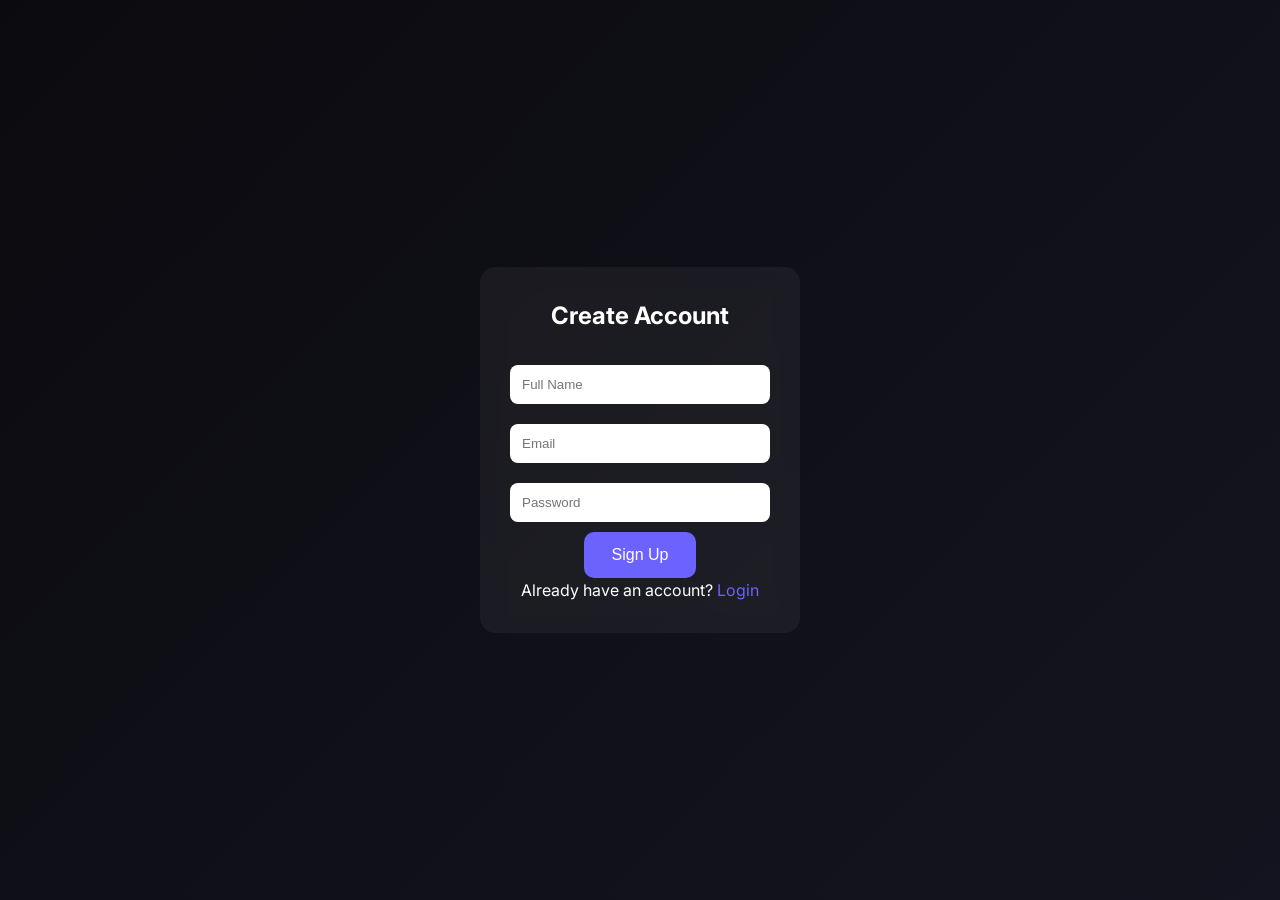
==== dashboard.html @ 409dbce8 "first question page symptom selection page till now..." ====
<!DOCTYPE html>
<html lang="en">
<head>
  <meta charset="UTF-8">
  <title>Assessment</title>
  <link rel="stylesheet" href="style.css">
</head>

<body>

<!-- NAVBAR -->
<div class="navbar">
  <h2 class="logo">Florya</h2>
  <button class="logout">Log out</button>
</div>

<!-- MAIN CARD -->
<div class="main-card">

  <h2>👤 Personal Information</h2>

  <!-- AGE -->
  <label>Age (Years)</label>
  <input type="number" placeholder="e.g. 28" id="age">

  <!-- HEIGHT -->
  <div class="row">
    <div>
      <label>Height (cm)</label>
      <input type="number" placeholder="e.g. 165" id="height">
    </div>

    <div>
      <label>Weight (kg)</label>
      <input type="number" placeholder="e.g. 62" id="weight">
    </div>
  </div>

  <!-- INFO BOX -->
  <div class="info-box">
    Height and Weight are used to calculate BMI, which acts as a risk modifier.
  </div>

</div>

<!-- BUTTONS -->
<div class="bottom-bar">
  <button class="back-btn">← Back</button>
  <button class="next-btn" id="nextBtn">Next Step →</button>
</div>

<script src="script.js"></script>

</body>
</html>
---- style.css ----
/* RESET */
* {
  margin: 0;
  padding: 0;
  box-sizing: border-box;
}

/* BODY */
body {
  font-family: 'Inter', sans-serif;
  background: linear-gradient(135deg, #0b0b0f, #141420);
  color: white;
  line-height: 1.6;
}

/* CONTAINER */
.container {
  width: 85%;
  margin: auto;
  max-width: 1100px;
}

/* HERO */
.hero {
  text-align: center;
  padding: 120px 20px;
}

.hero h1 {
  font-size: 48px;
  font-weight: 600;
  margin-bottom: 20px;
}

.hero p {
  font-size: 18px;
  color: #b0b0c3;
  margin-bottom: 30px;
}

button {
  padding: 14px 28px;
  border: none;
  background: #6c63ff;
  color: white;
  font-size: 16px;
  border-radius: 10px;
  cursor: pointer;
  transition: 0.3s;
}

button:hover {
  background: #574bdb;
  transform: scale(1.05);
}

/* PROBLEM SECTION */
.problem {
  padding: 80px 20px;
  text-align: center;
}

.problem h2 {
  margin-bottom: 40px;
}

.stats {
  display: flex;
  justify-content: center;
  gap: 20px;
}

.box {
  background: rgba(255, 255, 255, 0.05);
  padding: 25px;
  border-radius: 12px;
  backdrop-filter: blur(10px);
}

/* FEATURES */
.features {
  padding: 80px 20px;
  text-align: center;
}

.cards {
  display: flex;
  gap: 20px;
  justify-content: center;
  margin-top: 30px;
}

.card {
  padding: 30px;
  width: 180px;
  border-radius: 15px;
  background: rgba(255,255,255,0.05);
  backdrop-filter: blur(10px);
  transition: 0.3s;
}

.card:hover {
  transform: translateY(-10px);
  background: rgba(255,255,255,0.1);
}

/* STEPS */
.steps {
  padding: 80px 20px;
  text-align: center;
}

.step-box {
  display: flex;
  gap: 20px;
  justify-content: center;
  margin-top: 30px;
}

.step {
  padding: 20px;
  border-radius: 12px;
  background: rgba(255,255,255,0.05);
}

/* AUTH PAGE */
.auth-container {
  height: 100vh;
  display: flex;
  justify-content: center;
  align-items: center;
}

.auth-box {
  width: 320px;
  padding: 30px;
  border-radius: 15px;
  background: rgba(255,255,255,0.05);
  backdrop-filter: blur(10px);
  text-align: center;
}

.auth-box h2 {
  margin-bottom: 20px;
}

.auth-box input {
  width: 100%;
  padding: 12px;
  margin: 10px 0;
  border-radius: 8px;
  border: none;
  outline: none;
}

.auth-box span {
  color: #6c63ff;
  cursor: pointer;
}

/* NAVBAR */
.navbar {
  display: flex;
  justify-content: space-between;
  padding: 20px 40px;
}

.logo {
  color: #ff6b4a;
}

.logout {
  padding: 8px 16px;
  border-radius: 10px;
  border: none;
  cursor: pointer;
}

/* MAIN CARD */
.main-card {
  width: 500px;
  margin: 40px auto;
  padding: 30px;
  border-radius: 20px;
  background: rgba(255,255,255,0.05);
  backdrop-filter: blur(10px);
}

.main-card h2 {
  margin-bottom: 20px;
}

.main-card input {
  width: 100%;
  padding: 12px;
  margin: 10px 0 20px;
  border-radius: 10px;
  border: none;
}

.row {
  display: flex;
  gap: 15px;
}

/* INFO BOX */
.info-box {
  background: rgba(255,255,255,0.08);
  padding: 15px;
  border-radius: 10px;
  font-size: 14px;
}

/* BOTTOM BAR */
.bottom-bar {
  position: fixed;
  bottom: 0;
  width: 100%;
  padding: 20px;
  display: flex;
  justify-content: center;
  gap: 20px;
}

.next-btn {
  background: #ff8c73;
  padding: 14px 40px;
  border-radius: 12px;
  border: none;
}

.back-btn {
  padding: 14px 20px;
  border-radius: 12px;
  border: none;
}

/* PROGRESS BAR */
.progress-container {
  width: 80%;
  margin: 20px auto;
}

.progress-bar {
  height: 8px;
  background: #ddd;
  border-radius: 10px;
  margin-top: 10px;
}

.progress-fill {
  height: 100%;
  background: #ff8c73;
  border-radius: 10px;
}

/* OPTIONS */
.options {
  margin-top: 20px;
}

.option {
  padding: 15px;
  margin: 10px 0;
  border-radius: 12px;
  background: rgba(255,255,255,0.05);
  cursor: pointer;
  transition: 0.3s;
}

.option:hover {
  background: rgba(255,255,255,0.1);
}

.option.selected {
  background: #ff8c73;
  color: white;
}
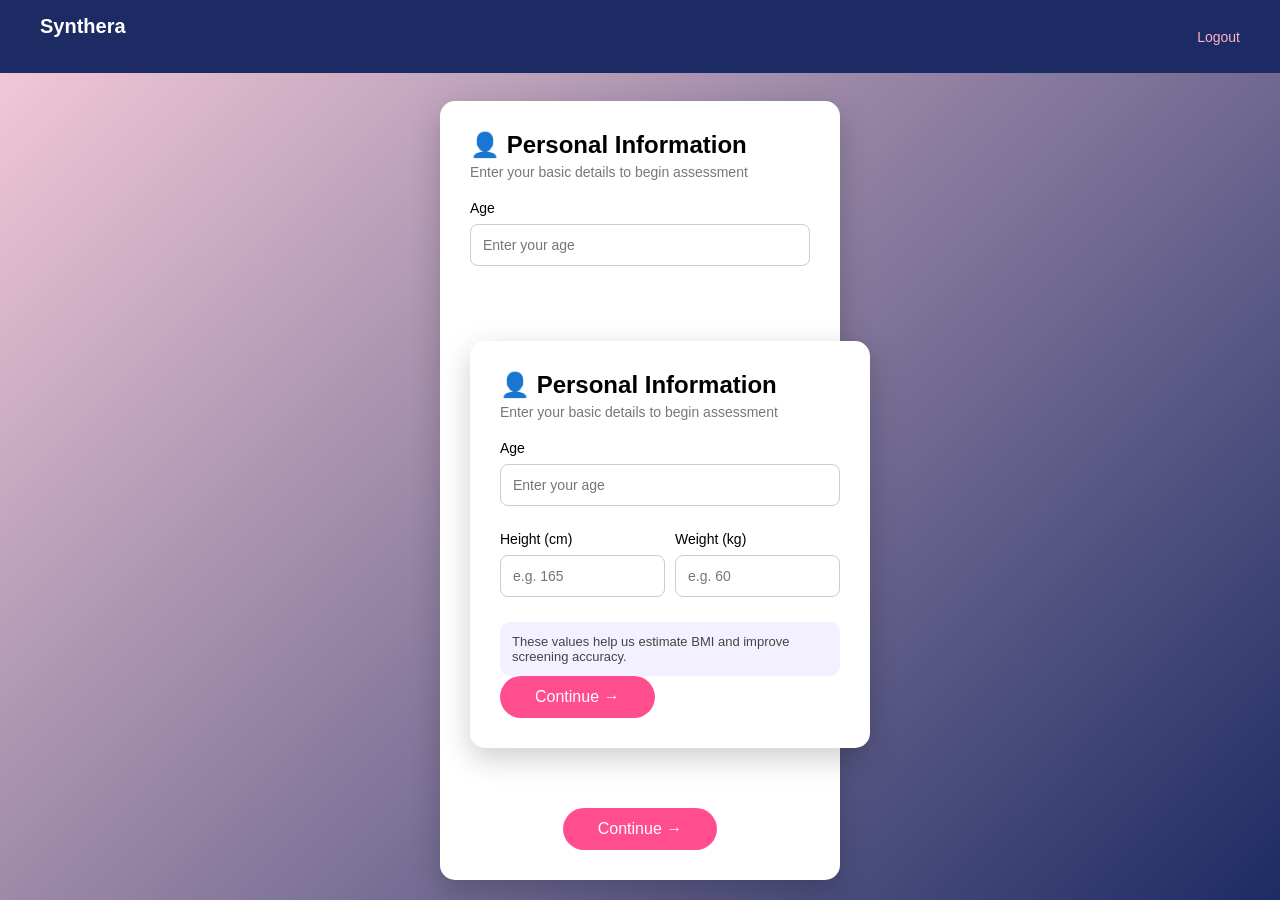
==== commit f8829145: "Initial commit for Synthera project" ====
--- a/dashboard.html
+++ b/dashboard.html
@@ -2,7 +2,7 @@
 <html lang="en">
 <head>
   <meta charset="UTF-8">
-  <title>Assessment</title>
+  <title>Synthera - Personal Info</title>
   <link rel="stylesheet" href="style.css">
 </head>
 
@@ -10,43 +10,53 @@
 
 <!-- NAVBAR -->
 <div class="navbar">
-  <h2 class="logo">Florya</h2>
-  <button class="logout">Log out</button>
+  <h2 class="logo">Synthera</h2>
+  <button class="logout">Logout</button>
 </div>
 
 <!-- MAIN CARD -->
 <div class="main-card">
 
   <h2>👤 Personal Information</h2>
+  <p class="subtitle">Enter your basic details to begin assessment</p>
 
   <!-- AGE -->
-  <label>Age (Years)</label>
-  <input type="number" placeholder="e.g. 28" id="age">
+  <label>Age</label>
+  <input type="number" placeholder="Enter your age" id="age">
 
-  <!-- HEIGHT -->
+  <!-- HEIGHT + WEIGHT -->
+  <div class="main-card">
+
+  <h2>👤 Personal Information</h2>
+  <p class="subtitle">Enter your basic details to begin assessment</p>
+
+  <label>Age</label>
+  <input type="number" id="age" placeholder="Enter your age">
+
   <div class="row">
-    <div>
+    <div class="input-box">
       <label>Height (cm)</label>
-      <input type="number" placeholder="e.g. 165" id="height">
+      <input type="number" id="height" placeholder="e.g. 165">
     </div>
 
-    <div>
+    <div class="input-box">
       <label>Weight (kg)</label>
-      <input type="number" placeholder="e.g. 62" id="weight">
+      <input type="number" id="weight" placeholder="e.g. 60">
     </div>
   </div>
 
-  <!-- INFO BOX -->
   <div class="info-box">
-    Height and Weight are used to calculate BMI, which acts as a risk modifier.
+    These values help us estimate BMI and improve screening accuracy.
   </div>
+
+  <!-- ✅ BUTTON NOW INSIDE CARD -->
+  <button class="next-btn" id="nextBtn">Continue →</button>
 
 </div>
 
-<!-- BUTTONS -->
+<!-- BUTTON -->
 <div class="bottom-bar">
-  <button class="back-btn">← Back</button>
-  <button class="next-btn" id="nextBtn">Next Step →</button>
+  <button class="next-btn" id="nextBtn">Continue →</button>
 </div>
 
 <script src="script.js"></script>
--- a/style.css
+++ b/style.css
@@ -1,278 +1,240 @@
+* {
+    margin: 0;
+    padding: 0;
+    box-sizing: border-box;
+}
+
+body {
+    height: 100vh;
+    display: flex;
+    justify-content: center;
+    align-items: center;
+    font-family: 'Inter', sans-serif;
+    background: linear-gradient(135deg, #f8cdda, #1d2b64);
+}
+
+/* Container */
+.landing {
+    text-align: center;
+    color: white;
+}
+
+/* Logo */
+.logo {
+    width: 100px;
+    margin-bottom: 20px;
+}
+
+/* App Name */
+h1 {
+    font-size: 42px;
+    margin-bottom: 30px;
+}
+
+/* Button */
+#startBtn {
+    padding: 14px 35px;
+    font-size: 18px;
+    background: #ff4d8d;
+    border: none;
+    border-radius: 30px;
+    color: white;
+    cursor: pointer;
+    transition: 0.3s;
+}
+
+#startBtn:hover {
+    transform: scale(1.08);
+    box-shadow: 0 8px 20px rgba(0,0,0,0.3);
+}
+
+/* AUTH PAGE */
+
+.auth-container {
+    background: white;
+    padding: 35px;
+    width: 320px;
+    margin: auto;
+    margin-top: 120px;
+    border-radius: 15px;
+    text-align: center;
+    box-shadow: 0px 10px 30px rgba(0,0,0,0.2);
+}
+
+.auth-container h2 {
+    margin-bottom: 20px;
+    color: #333;
+}
+
+.auth-container input {
+    width: 100%;
+    padding: 12px;
+    margin: 10px 0;
+    border-radius: 8px;
+    border: 1px solid #ccc;
+    font-size: 14px;
+}
+
+/* Button */
+#authBtn {
+    width: 100%;
+    padding: 12px;
+    margin-top: 15px;
+    background: #ff4d8d;
+    border: none;
+    border-radius: 8px;
+    color: white;
+    font-size: 16px;
+    cursor: pointer;
+    transition: 0.3s;
+}
+
+#authBtn:hover {
+    transform: scale(1.05);
+}
+
+/* Toggle */
+#toggleText {
+    margin-top: 15px;
+    font-size: 14px;
+}
+
+#toggleBtn {
+    color: #ff4d8d;
+    cursor: pointer;
+    font-weight: 600;
+}
+
+
 /* RESET */
 * {
-  margin: 0;
-  padding: 0;
-  box-sizing: border-box;
+    margin: 0;
+    padding: 0;
+    box-sizing: border-box;
 }
 
 /* BODY */
 body {
-  font-family: 'Inter', sans-serif;
-  background: linear-gradient(135deg, #0b0b0f, #141420);
-  color: white;
-  line-height: 1.6;
-}
-
-/* CONTAINER */
-.container {
-  width: 85%;
-  margin: auto;
-  max-width: 1100px;
-}
-
-/* HERO */
-.hero {
-  text-align: center;
-  padding: 120px 20px;
-}
-
-.hero h1 {
-  font-size: 48px;
-  font-weight: 600;
-  margin-bottom: 20px;
-}
-
-.hero p {
-  font-size: 18px;
-  color: #b0b0c3;
-  margin-bottom: 30px;
-}
-
-button {
-  padding: 14px 28px;
-  border: none;
-  background: #6c63ff;
-  color: white;
-  font-size: 16px;
-  border-radius: 10px;
-  cursor: pointer;
-  transition: 0.3s;
-}
-
-button:hover {
-  background: #574bdb;
-  transform: scale(1.05);
-}
-
-/* PROBLEM SECTION */
-.problem {
-  padding: 80px 20px;
-  text-align: center;
-}
-
-.problem h2 {
-  margin-bottom: 40px;
-}
-
-.stats {
-  display: flex;
-  justify-content: center;
-  gap: 20px;
-}
-
-.box {
-  background: rgba(255, 255, 255, 0.05);
-  padding: 25px;
-  border-radius: 12px;
-  backdrop-filter: blur(10px);
-}
-
-/* FEATURES */
-.features {
-  padding: 80px 20px;
-  text-align: center;
-}
-
-.cards {
-  display: flex;
-  gap: 20px;
-  justify-content: center;
-  margin-top: 30px;
-}
-
-.card {
-  padding: 30px;
-  width: 180px;
-  border-radius: 15px;
-  background: rgba(255,255,255,0.05);
-  backdrop-filter: blur(10px);
-  transition: 0.3s;
-}
-
-.card:hover {
-  transform: translateY(-10px);
-  background: rgba(255,255,255,0.1);
-}
-
-/* STEPS */
-.steps {
-  padding: 80px 20px;
-  text-align: center;
-}
-
-.step-box {
-  display: flex;
-  gap: 20px;
-  justify-content: center;
-  margin-top: 30px;
-}
-
-.step {
-  padding: 20px;
-  border-radius: 12px;
-  background: rgba(255,255,255,0.05);
-}
-
-/* AUTH PAGE */
-.auth-container {
-  height: 100vh;
-  display: flex;
-  justify-content: center;
-  align-items: center;
-}
-
-.auth-box {
-  width: 320px;
-  padding: 30px;
-  border-radius: 15px;
-  background: rgba(255,255,255,0.05);
-  backdrop-filter: blur(10px);
-  text-align: center;
-}
-
-.auth-box h2 {
-  margin-bottom: 20px;
-}
-
-.auth-box input {
-  width: 100%;
-  padding: 12px;
-  margin: 10px 0;
-  border-radius: 8px;
-  border: none;
-  outline: none;
-}
-
-.auth-box span {
-  color: #6c63ff;
-  cursor: pointer;
-}
-
-/* NAVBAR */
+    font-family: 'Inter', sans-serif;
+    background: linear-gradient(135deg, #f8cdda, #1d2b64);
+    min-height: 100vh;
+    padding-top: 80px; /* navbar space */
+}
+
+
+/* ================= NAVBAR ================= */
 .navbar {
-  display: flex;
-  justify-content: space-between;
-  padding: 20px 40px;
+    width: 100%;
+    position: fixed;
+    top: 0;
+    left: 0;
+
+    display: flex;
+    justify-content: space-between;
+    align-items: center;
+
+    padding: 15px 40px;
+    background: #1d2b64;
+    color: white;
+    z-index: 1000;
 }
 
 .logo {
-  color: #ff6b4a;
+    font-size: 20px;
+    font-weight: 600;
 }
 
 .logout {
-  padding: 8px 16px;
-  border-radius: 10px;
-  border: none;
-  cursor: pointer;
-}
-
-/* MAIN CARD */
+    background: none;
+    border: none;
+    color: #ffb3c6;
+    font-size: 14px;
+    cursor: pointer;
+}
+
+
+/* ================= MAIN CARD ================= */
 .main-card {
-  width: 500px;
-  margin: 40px auto;
-  padding: 30px;
-  border-radius: 20px;
-  background: rgba(255,255,255,0.05);
-  backdrop-filter: blur(10px);
+    background: white;
+    width: 400px;
+    margin: 60px auto;
+    padding: 30px;
+    border-radius: 15px;
+
+    box-shadow: 0px 10px 30px rgba(0,0,0,0.2);
 }
 
 .main-card h2 {
-  margin-bottom: 20px;
+    margin-bottom: 5px;
+}
+
+.subtitle {
+    font-size: 14px;
+    color: #777;
+    margin-bottom: 20px;
+}
+
+
+/* ================= INPUTS ================= */
+.main-card label {
+    display: block;
+    font-size: 14px;
+    margin-top: 10px;
 }
 
 .main-card input {
-  width: 100%;
-  padding: 12px;
-  margin: 10px 0 20px;
-  border-radius: 10px;
-  border: none;
-}
-
+    width: 100%;
+    padding: 12px;
+    margin: 8px 0 15px 0;
+
+    border-radius: 8px;
+    border: 1px solid #ccc;
+    font-size: 14px;
+}
+
+
+/* ================= ROW (HEIGHT + WEIGHT) ================= */
 .row {
-  display: flex;
-  gap: 15px;
-}
-
-/* INFO BOX */
+    display: flex;
+    gap: 10px;
+}
+
+.input-box {
+    flex: 1;
+}
+
+
+/* ================= INFO BOX ================= */
 .info-box {
-  background: rgba(255,255,255,0.08);
-  padding: 15px;
-  border-radius: 10px;
-  font-size: 14px;
-}
-
-/* BOTTOM BAR */
+    background: #f3f0ff;
+    padding: 12px;
+    border-radius: 10px;
+    font-size: 13px;
+    color: #444;
+    margin-top: 10px;
+}
+
+
+/* ================= BUTTON ================= */
 .bottom-bar {
-  position: fixed;
-  bottom: 0;
-  width: 100%;
-  padding: 20px;
-  display: flex;
-  justify-content: center;
-  gap: 20px;
+    display: flex;
+    justify-content: center;
 }
 
 .next-btn {
-  background: #ff8c73;
-  padding: 14px 40px;
-  border-radius: 12px;
-  border: none;
-}
-
-.back-btn {
-  padding: 14px 20px;
-  border-radius: 12px;
-  border: none;
-}
-
-/* PROGRESS BAR */
-.progress-container {
-  width: 80%;
-  margin: 20px auto;
-}
-
-.progress-bar {
-  height: 8px;
-  background: #ddd;
-  border-radius: 10px;
-  margin-top: 10px;
-}
-
-.progress-fill {
-  height: 100%;
-  background: #ff8c73;
-  border-radius: 10px;
-}
-
-/* OPTIONS */
-.options {
-  margin-top: 20px;
-}
-
-.option {
-  padding: 15px;
-  margin: 10px 0;
-  border-radius: 12px;
-  background: rgba(255,255,255,0.05);
-  cursor: pointer;
-  transition: 0.3s;
-}
-
-.option:hover {
-  background: rgba(255,255,255,0.1);
-}
-
-.option.selected {
-  background: #ff8c73;
-  color: white;
+    padding: 12px 35px;
+    background: #ff4d8d;
+    color: white;
+
+    border: none;
+    border-radius: 25px;
+    font-size: 16px;
+
+    cursor: pointer;
+    transition: 0.3s;
+}
+
+.next-btn:hover {
+    transform: scale(1.05);
+    box-shadow: 0 8px 20px rgba(0,0,0,0.2);
 }
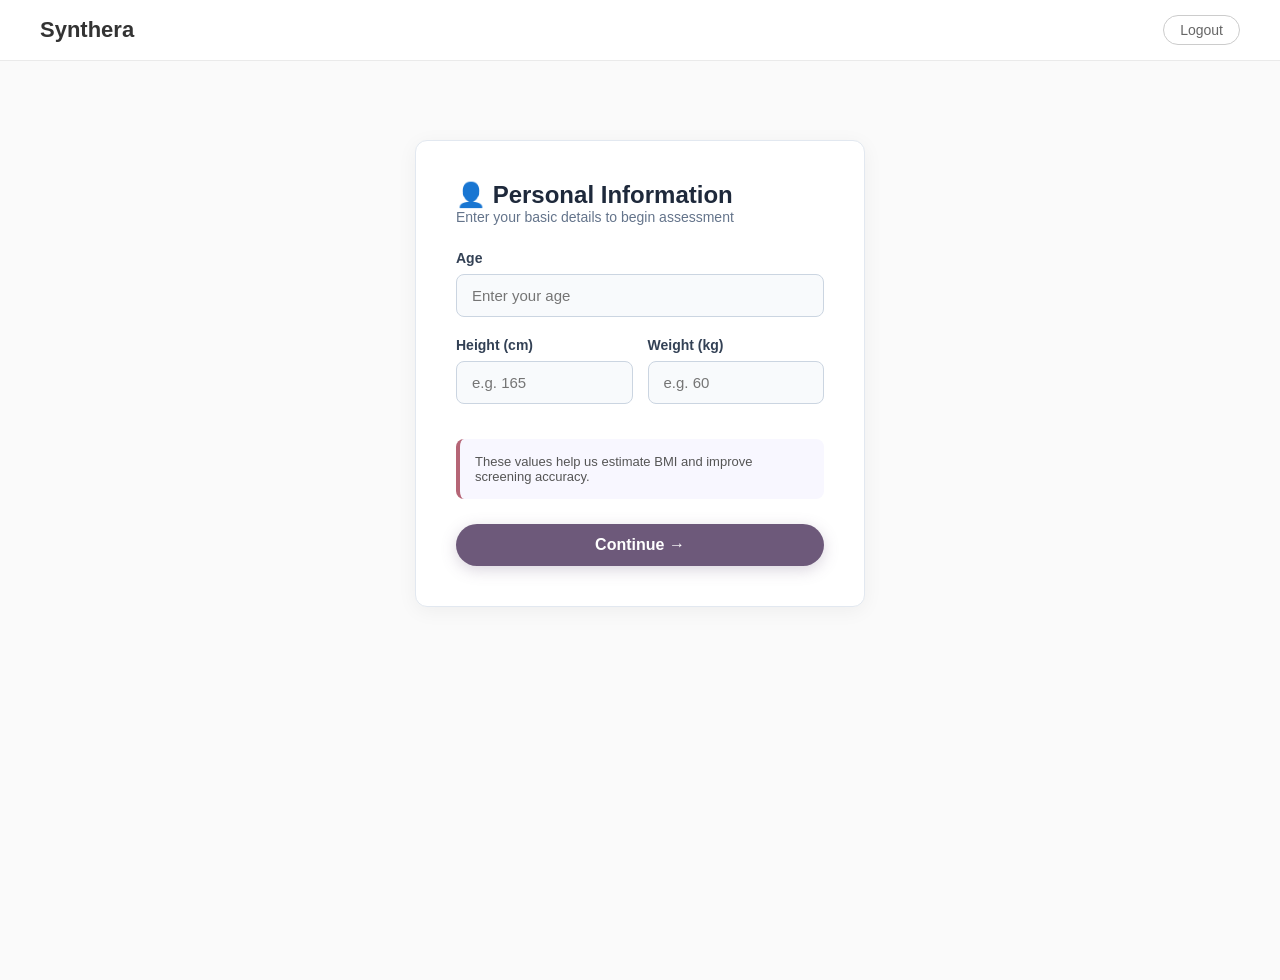
==== commit f295dce1: "initial commit" ====
--- a/dashboard.html
+++ b/dashboard.html
@@ -1,65 +1,60 @@
 <!DOCTYPE html>
 <html lang="en">
 <head>
-  <meta charset="UTF-8">
-  <title>Synthera - Personal Info</title>
-  <link rel="stylesheet" href="style.css">
+    <meta charset="UTF-8">
+    <meta name="viewport" content="width=device-width, initial-scale=1.0">
+    <title>Synthera - Personal Info</title>
+    <link rel="stylesheet" href="style.css">
 </head>
+<body style="background: #fafafa;">
 
-<body>
-
-<!-- NAVBAR -->
-<div class="navbar">
-  <h2 class="logo">Synthera</h2>
-  <button class="logout">Logout</button>
-</div>
-
-<!-- MAIN CARD -->
-<div class="main-card">
-
-  <h2>👤 Personal Information</h2>
-  <p class="subtitle">Enter your basic details to begin assessment</p>
-
-  <!-- AGE -->
-  <label>Age</label>
-  <input type="number" placeholder="Enter your age" id="age">
-
-  <!-- HEIGHT + WEIGHT -->
-  <div class="main-card">
-
-  <h2>👤 Personal Information</h2>
-  <p class="subtitle">Enter your basic details to begin assessment</p>
-
-  <label>Age</label>
-  <input type="number" id="age" placeholder="Enter your age">
-
-  <div class="row">
-    <div class="input-box">
-      <label>Height (cm)</label>
-      <input type="number" id="height" placeholder="e.g. 165">
+    <div class="navbar" style="background: white; border-bottom: 1px solid #eaeaea;">
+        <h2 class="logo" style="color: #333;">Synthera</h2>
+        <button class="logout" style="color: #666; border: 1px solid #ccc; background: white;">Logout</button>
     </div>
 
-    <div class="input-box">
-      <label>Weight (kg)</label>
-      <input type="number" id="weight" placeholder="e.g. 60">
+    <div class="dashboard-container" style="display: flex; justify-content: center; align-items: flex-start; padding-top: 40px; min-height: 100vh;">
+        
+        <div class="personal-info-card">
+            
+            <h2 style="margin-top: 0; color: #1e293b; display: flex; align-items: center; gap: 10px;">
+                👤 Personal Information
+            </h2>
+            <p class="subtitle" style="color: #64748b; font-size: 14px; margin-bottom: 25px;">
+                Enter your basic details to begin assessment
+            </p>
+
+            <div class="form-group">
+                <label for="age">Age</label>
+                <input type="number" id="age" placeholder="Enter your age">
+            </div>
+
+            <div class="form-row">
+                <div class="form-group">
+                    <label for="height">Height (cm)</label>
+                    <input type="number" id="height" placeholder="e.g. 165">
+                </div>
+                <div class="form-group">
+                    <label for="weight">Weight (kg)</label>
+                    <input type="number" id="weight" placeholder="e.g. 60">
+                </div>
+            </div>
+
+           <div class="info-box" style="background: #F8F7FF; border-left: 4px solid #B56576; padding: 15px; border-radius: 8px; font-size: 13px; color: #555; margin: 25px 0;">
+                These values help us estimate BMI and improve screening accuracy.
+            </div>
+
+            <div style="display: flex; justify-content: center;">
+                <button class="syn-nav-btn" id="nextBtn" style="width: 100%;">
+                    Continue →
+                </button>
+            </div>
+
+        </div>
+
     </div>
-  </div>
 
-  <div class="info-box">
-    These values help us estimate BMI and improve screening accuracy.
-  </div>
-
-  <!-- ✅ BUTTON NOW INSIDE CARD -->
-  <button class="next-btn" id="nextBtn">Continue →</button>
-
-</div>
-
-<!-- BUTTON -->
-<div class="bottom-bar">
-  <button class="next-btn" id="nextBtn">Continue →</button>
-</div>
-
-<script src="script.js"></script>
+    <script src="script.js"></script>
 
 </body>
 </html>
--- a/style.css
+++ b/style.css
@@ -1,69 +1,101 @@
+/* ================= GLOBAL RESET ================= */
 * {
     margin: 0;
     padding: 0;
     box-sizing: border-box;
 }
 
+/* ================= GLOBAL STYLES ================= */
 body {
-    height: 100vh;
-    display: flex;
-    justify-content: center;
+    font-family: 'Segoe UI', Tahoma, Geneva, Verdana, sans-serif;
+    background-color: #F8F7FF; /* Very faint lavender-grey */
+    color: #333;
+    min-height: 100vh;
+    padding-top: 80px; /* Space for navbar */
+}
+
+/* ================= NAVBAR ================= */
+.navbar {
+    width: 100%;
+    position: fixed;
+    top: 0;
+    left: 0;
+    display: flex;
+    justify-content: space-between;
     align-items: center;
-    font-family: 'Inter', sans-serif;
-    background: linear-gradient(135deg, #f8cdda, #1d2b64);
-}
-
-/* Container */
+    padding: 15px 40px;
+    background: #FFFFFF; /* Surface Card color */
+    border-bottom: 1px solid #eaeaea;
+    z-index: 1000;
+}
+
+.logo {
+    font-size: 22px;
+    font-weight: bold;
+    color: #6D597A; /* Muted Plum */
+}
+
+.logout {
+    background: #FFFFFF;
+    border: 1px solid #6D597A;
+    border-radius: 20px;
+    padding: 6px 16px;
+    color: #6D597A;
+    font-size: 14px;
+    cursor: pointer;
+    transition: 0.3s;
+}
+
+.logout:hover {
+    background: #6D597A;
+    color: #FFFFFF;
+}
+
+/* ================= LANDING PAGE ================= */
 .landing {
     text-align: center;
-    color: white;
-}
-
-/* Logo */
-.logo {
-    width: 100px;
-    margin-bottom: 20px;
-}
-
-/* App Name */
+    color: #333;
+    padding-top: 50px;
+}
+
 h1 {
     font-size: 42px;
     margin-bottom: 30px;
-}
-
-/* Button */
+    color: #6D597A; /* Muted Plum */
+}
+
 #startBtn {
     padding: 14px 35px;
     font-size: 18px;
-    background: #ff4d8d;
+    background: #6D597A; /* Muted Plum */
     border: none;
     border-radius: 30px;
     color: white;
     cursor: pointer;
     transition: 0.3s;
+    box-shadow: 0 4px 15px rgba(109, 89, 122, 0.25);
 }
 
 #startBtn:hover {
-    transform: scale(1.08);
-    box-shadow: 0 8px 20px rgba(0,0,0,0.3);
-}
-
-/* AUTH PAGE */
-
+    transform: scale(1.05);
+    box-shadow: 0 8px 20px rgba(109, 89, 122, 0.4);
+}
+
+/* ================= AUTH PAGE (LOGIN/SIGNUP) ================= */
 .auth-container {
-    background: white;
+    background: #FFFFFF;
     padding: 35px;
     width: 320px;
     margin: auto;
-    margin-top: 120px;
+    margin-top: 60px;
     border-radius: 15px;
     text-align: center;
-    box-shadow: 0px 10px 30px rgba(0,0,0,0.2);
+    box-shadow: 0px 10px 30px rgba(0,0,0,0.05);
 }
 
 .auth-container h2 {
     margin-bottom: 20px;
-    color: #333;
+    color: #6D597A; /* Muted Plum */
 }
 
 .auth-container input {
@@ -73,14 +105,20 @@
     border-radius: 8px;
     border: 1px solid #ccc;
     font-size: 14px;
-}
-
-/* Button */
+    transition: 0.2s;
+}
+
+.auth-container input:focus {
+    border-color: #B56576; /* Warm Rose */
+    outline: none;
+    box-shadow: 0 0 0 2px rgba(181, 101, 118, 0.2);
+}
+
 #authBtn {
     width: 100%;
     padding: 12px;
     margin-top: 15px;
-    background: #ff4d8d;
+    background: #6D597A; /* Muted Plum */
     border: none;
     border-radius: 8px;
     color: white;
@@ -90,151 +128,352 @@
 }
 
 #authBtn:hover {
-    transform: scale(1.05);
-}
-
-/* Toggle */
+    background: #5a4966;
+    transform: scale(1.02);
+}
+
 #toggleText {
     margin-top: 15px;
     font-size: 14px;
+    color: #666;
 }
 
 #toggleBtn {
-    color: #ff4d8d;
+    color: #B56576; /* Warm Rose */
     cursor: pointer;
     font-weight: 600;
 }
 
-
-/* RESET */
-* {
-    margin: 0;
-    padding: 0;
+/* ================= DASHBOARD (PERSONAL INFO CARD) ================= */
+.dashboard-container {
+    display: flex;
+    justify-content: center;
+    align-items: flex-start;
+    padding: 20px;
+}
+
+.personal-info-card, .main-card {
+    background: #FFFFFF;
+    border: 1px solid #e2e8f0;
+    border-radius: 12px;
+    padding: 40px;
+    width: 100%;
+    max-width: 450px;
+    box-shadow: 0 4px 20px rgba(0,0,0,0.05);
+    margin: 20px auto;
     box-sizing: border-box;
 }
 
-/* BODY */
-body {
-    font-family: 'Inter', sans-serif;
-    background: linear-gradient(135deg, #f8cdda, #1d2b64);
-    min-height: 100vh;
-    padding-top: 80px; /* navbar space */
-}
-
-
-/* ================= NAVBAR ================= */
-.navbar {
-    width: 100%;
-    position: fixed;
-    top: 0;
+.personal-info-card h2, .main-card h2 {
+    margin-top: 0;
+    color: #1e293b;
+    display: flex;
+    align-items: center;
+    gap: 10px;
+}
+
+.subtitle {
+    color: #64748b;
+    font-size: 14px;
+    margin-bottom: 25px;
+}
+
+.form-group {
+    margin-bottom: 20px;
+}
+
+.form-group label {
+    display: block;
+    font-size: 14px;
+    font-weight: 600;
+    color: #334155;
+    margin-bottom: 8px;
+}
+
+.form-group input, .main-card input {
+    width: 100%;
+    padding: 12px 15px;
+    border: 1px solid #cbd5e1;
+    border-radius: 8px;
+    font-size: 15px;
+    background-color: #f8fafc;
+    box-sizing: border-box;
+    transition: all 0.2s ease;
+}
+
+.form-group input:focus, .main-card input:focus {
+    outline: none;
+    border-color: #B56576; /* Warm Rose */
+    background-color: #fff;
+    box-shadow: 0 0 0 3px rgba(181, 101, 118, 0.1);
+}
+
+.form-row, .row {
+    display: flex;
+    gap: 15px;
+}
+
+.form-row .form-group, .input-box {
+    flex: 1;
+    margin-bottom: 10px;
+}
+
+.info-box {
+    background: #F8F7FF;
+    padding: 15px;
+    border-radius: 8px;
+    font-size: 13px;
+    color: #555;
+    margin: 20px 0;
+    border-left: 4px solid #B56576; /* Warm Rose accent */
+}
+
+/* Legacy Next Button (Fallback) */
+.next-btn {
+    padding: 12px 40px;
+    background: #6D597A;
+    color: white;
+    border: none;
+    border-radius: 30px;
+    font-size: 16px;
+    font-weight: bold;
+    cursor: pointer;
+    transition: all 0.3s ease;
+}
+.next-btn:hover { background: #5a4966; transform: translateY(-2px); }
+
+
+/* ================= SYMPTOM SEARCH & TAGS (QUESTIONS PAGE) ================= */
+.search-container {
+    position: relative;
+    width: 100%;
+}
+
+#symptomInput, .custom-select {
+    width: 100%;
+    padding: 16px;
+    font-size: 15px;
+    border: 1px solid #e0e0e0;
+    border-radius: 12px;
+    background-color: #FFFFFF;
+    color: #333;
+    transition: all 0.2s ease;
+    box-sizing: border-box;
+}
+
+#symptomInput:focus, .custom-select:focus {
+    border-color: #B56576; /* Warm Rose */
+    outline: none;
+    box-shadow: 0 0 0 3px rgba(181, 101, 118, 0.15);
+}
+
+.suggestions-box {
+    position: absolute;
+    top: 100%;
     left: 0;
-
-    display: flex;
-    justify-content: space-between;
+    width: 100%;
+    background: #FFFFFF;
+    border-radius: 10px;
+    box-shadow: 0 10px 25px rgba(0,0,0,0.1);
+    max-height: 200px;
+    overflow-y: auto;
+    z-index: 100;
+    margin-top: 5px;
+    display: none;
+}
+
+.suggestion-item {
+    padding: 12px 16px;
+    cursor: pointer;
+    font-size: 14px;
+    color: #444;
+    border-bottom: 1px solid #f1f5f9;
+    transition: background 0.2s;
+}
+
+.suggestion-item:last-child { border-bottom: none; }
+
+.suggestion-item:hover {
+    background: #F8F7FF;
+    color: #B56576; /* Warm Rose */
+}
+
+.selected-tags {
+    display: flex;
+    flex-wrap: wrap;
+    gap: 10px;
+    margin-top: 15px;
+}
+
+.symptom-tag {
+    background: #B56576; /* Warm Rose */
+    color: white;
+    padding: 8px 16px;
+    border-radius: 20px;
+    font-size: 14px;
+    font-weight: 500;
+    display: flex;
     align-items: center;
-
-    padding: 15px 40px;
-    background: #1d2b64;
+    gap: 8px;
+    box-shadow: 0 2px 8px rgba(181, 101, 118, 0.25);
+    animation: fadeIn 0.3s ease;
+}
+
+.symptom-tag span {
+    cursor: pointer;
+    font-weight: bold;
+    font-size: 16px;
+}
+
+@keyframes fadeIn {
+    from { opacity: 0; transform: translateY(-5px); }
+    to { opacity: 1; transform: translateY(0); }
+}
+
+/* ================= SYNTHERA CLINICAL LAYOUT ================= */
+.syn-q-card {
+    background: #FFFFFF;
+    border: 1px solid #eaeaea;
+    border-radius: 12px;
+    padding: 30px 40px;
+    margin-bottom: 20px;
+    box-shadow: 0 4px 15px rgba(0,0,0,0.03);
+    width: 100%;
+    box-sizing: border-box;
+}
+
+.syn-q-title {
+    font-size: 18px;
+    font-weight: 600;
+    color: #1e293b;
+    margin-bottom: 20px;
+}
+
+.syn-info-row {
+    display: flex;
+    justify-content: flex-end;
+    gap: 10px;
+    margin-bottom: 15px;
+}
+
+.syn-small-btn {
+    background: #F8F7FF;
+    color: #6D597A; /* Muted Plum */
+    border: 1px solid #dcd8e8;
+    padding: 6px 14px;
+    border-radius: 20px;
+    font-size: 12px;
+    font-weight: 600;
+    cursor: pointer;
+    transition: 0.2s;
+}
+
+.syn-small-btn:hover {
+    background: #6D597A; /* Muted Plum */
+    color: #FFFFFF;
+}
+
+.syn-options-grid {
+    display: flex;
+    gap: 15px;
+    width: 100%;
+}
+
+.syn-opt-btn {
+    flex: 1;
+    padding: 15px;
+    background: #FFFFFF;
+    border: 1px solid #e2e8f0;
+    border-radius: 10px;
+    cursor: pointer;
+    display: flex;
+    flex-direction: column;
+    align-items: center;
+    gap: 10px;
+    transition: all 0.2s ease;
+}
+
+.syn-opt-btn:hover {
+    border-color: #B56576; /* Warm Rose */
+    background: #fdfafb;
+}
+
+.syn-radio-circle {
+    width: 20px;
+    height: 20px;
+    border-radius: 50%;
+    border: 2px solid #cbd5e1;
+    background: white;
+    transition: 0.2s;
+}
+
+.syn-nav-btn {
+    padding: 12px 40px;
+    border-radius: 30px;
+    font-size: 16px;
+    font-weight: 600;
+    cursor: pointer;
+    transition: 0.3s;
+    background: #6D597A; /* Muted Plum */
     color: white;
-    z-index: 1000;
-}
-
-.logo {
-    font-size: 20px;
-    font-weight: 600;
-}
-
-.logout {
-    background: none;
     border: none;
-    color: #ffb3c6;
-    font-size: 14px;
-    cursor: pointer;
-}
-
-
-/* ================= MAIN CARD ================= */
-.main-card {
-    background: white;
-    width: 400px;
-    margin: 60px auto;
-    padding: 30px;
-    border-radius: 15px;
-
-    box-shadow: 0px 10px 30px rgba(0,0,0,0.2);
-}
-
-.main-card h2 {
-    margin-bottom: 5px;
-}
-
-.subtitle {
-    font-size: 14px;
-    color: #777;
-    margin-bottom: 20px;
-}
-
-
-/* ================= INPUTS ================= */
-.main-card label {
-    display: block;
-    font-size: 14px;
-    margin-top: 10px;
-}
-
-.main-card input {
-    width: 100%;
-    padding: 12px;
-    margin: 8px 0 15px 0;
-
-    border-radius: 8px;
-    border: 1px solid #ccc;
-    font-size: 14px;
-}
-
-
-/* ================= ROW (HEIGHT + WEIGHT) ================= */
-.row {
-    display: flex;
-    gap: 10px;
-}
-
-.input-box {
-    flex: 1;
-}
-
-
-/* ================= INFO BOX ================= */
-.info-box {
-    background: #f3f0ff;
-    padding: 12px;
-    border-radius: 10px;
-    font-size: 13px;
+    box-shadow: 0 4px 15px rgba(109, 89, 122, 0.25);
+}
+
+.syn-nav-btn:hover {
+    background: #5a4966;
+    transform: translateY(-2px);
+}
+
+/* ================= POPUP MODAL ================= */
+.modal-overlay {
+    position: fixed !important;
+    top: 0; left: 0; width: 100vw; height: 100vh;
+    background: rgba(0,0,0,0.6) !important;
+    display: none; 
+    justify-content: center;
+    align-items: center;
+    z-index: 9999 !important;
+}
+
+.modal-content {
+    background: #FFFFFF;
+    padding: 40px;
+    border-radius: 12px;
+    width: 80% !important; 
+    max-width: 800px !important; 
+    text-align: left;
+    box-shadow: 0 20px 50px rgba(0,0,0,0.3);
+    position: relative;
+}
+
+.modal-close {
+    position: absolute;
+    top: 20px; right: 25px;
+    cursor: pointer;
+    font-size: 24px;
+    color: #888;
+}
+
+.modal-title {
+    color: #6D597A; /* Muted Plum */
+    margin-bottom: 15px;
+    font-size: 22px;
+}
+
+.modal-text {
+    font-size: 16px;
     color: #444;
-    margin-top: 10px;
-}
-
-
-/* ================= BUTTON ================= */
-.bottom-bar {
-    display: flex;
-    justify-content: center;
-}
-
-.next-btn {
-    padding: 12px 35px;
-    background: #ff4d8d;
-    color: white;
-
-    border: none;
-    border-radius: 25px;
-    font-size: 16px;
-
-    cursor: pointer;
-    transition: 0.3s;
-}
-
-.next-btn:hover {
-    transform: scale(1.05);
-    box-shadow: 0 8px 20px rgba(0,0,0,0.2);
+    line-height: 1.6;
+}
+/* Interactive Cards for the new Starting Step */
+.purpose-card {
+    border: 2px solid transparent;
+    cursor: pointer;
+    transition: all 0.3s ease;
+}
+.purpose-card:hover {
+    border-color: #B56576;
+    transform: translateY(-4px);
+    box-shadow: 0 10px 25px rgba(181, 101, 118, 0.15);
 }
